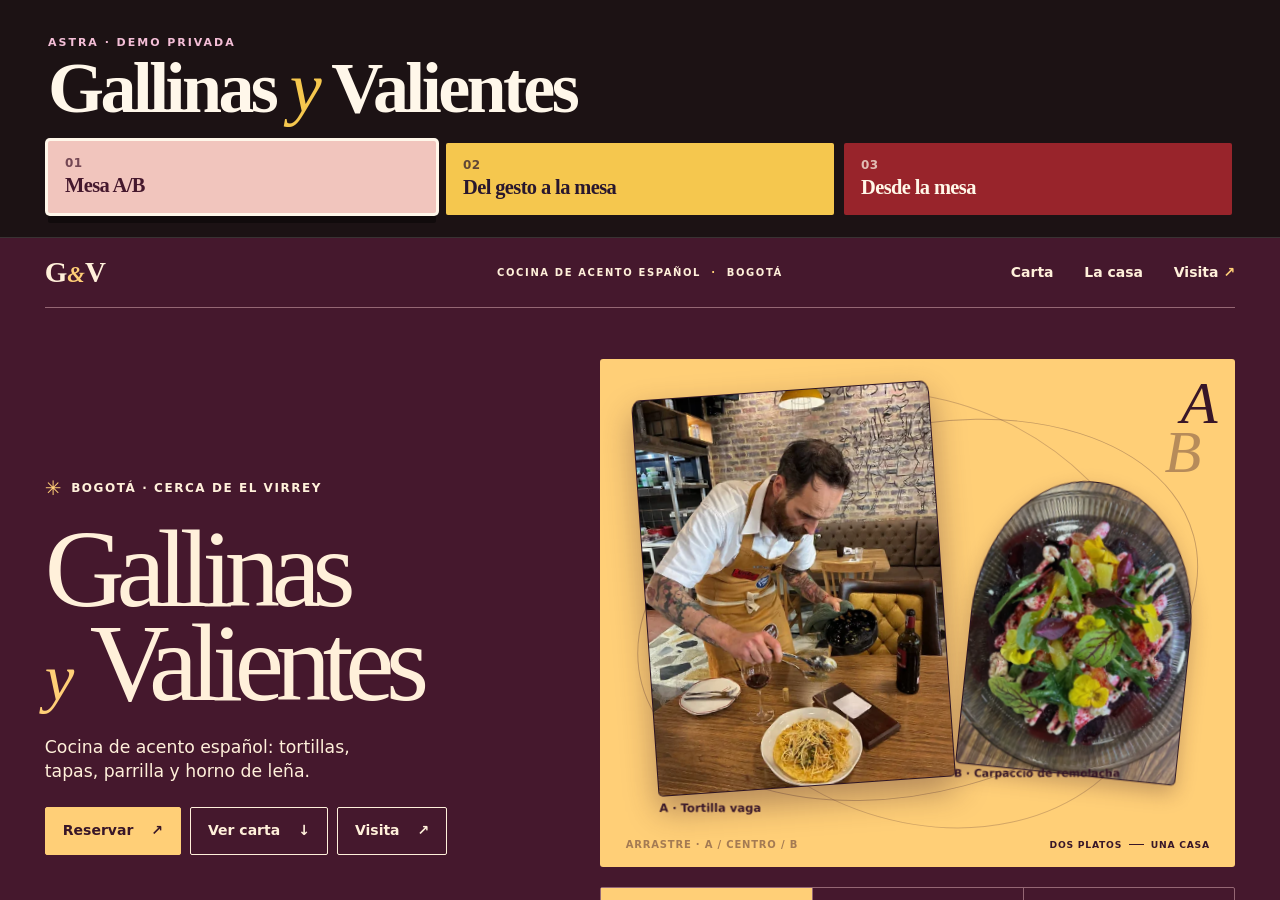
==== index.html @ 18d89885 "GV-001: initial commit" ====
<!doctype html>
<html lang="es-CO">
<head>
<meta charset="utf-8">
<meta name="viewport" content="width=device-width, initial-scale=1">
<meta name="robots" content="noindex, nofollow">
<title>Gallinas y Valientes · Tres demos</title>
<style>
  :root{
    --ink:#1c1214;
    --paper:#fff7ea;
    --wine:#45182d;
    --yellow:#f5c74e;
    --brick:#98242b;
    --serif:Georgia,'Times New Roman',serif;
    --sans:system-ui,-apple-system,sans-serif;
  }
  *{box-sizing:border-box}
  html,body{margin:0;height:100%;background:var(--ink);color:var(--paper);font:16px/1.3 var(--sans)}
  .hub{min-height:100%;display:grid;grid-template-rows:auto 1fr}
  .mast{
    background:var(--ink);
    color:var(--paper);
    padding:clamp(18px,3vw,36px) clamp(16px,4vw,48px) clamp(14px,2vw,22px);
    border-bottom:1px solid #ffffff22;
  }
  .kicker{
    margin:0 0 6px;
    font-size:11px;
    font-weight:750;
    letter-spacing:.18em;
    text-transform:uppercase;
    color:#f4bed7;
  }
  h1{
    margin:0 0 clamp(14px,2vw,22px);
    font:700 clamp(36px,6vw,72px)/.9 var(--serif);
    letter-spacing:-.05em;
  }
  h1 i{font-weight:400;color:var(--yellow)}
  .switch{
    display:grid;
    grid-template-columns:repeat(3,minmax(0,1fr));
    gap:10px;
  }
  .switch button{
    appearance:none;
    cursor:pointer;
    min-height:72px;
    padding:12px 16px 14px;
    border:1px solid transparent;
    border-radius:2px;
    text-align:left;
    color:var(--ink);
    font:inherit;
    display:flex;
    flex-direction:column;
    justify-content:center;
    gap:4px;
    transition:transform .18s ease, box-shadow .18s ease;
  }
  .switch button:hover{transform:translateY(-2px)}
  .switch button:focus-visible{outline:3px solid var(--paper);outline-offset:3px}
  .switch button b{font:700 clamp(16px,1.6vw,22px)/1.05 var(--serif);letter-spacing:-.03em}
  .switch button span{font-size:12px;font-weight:650;letter-spacing:.04em;text-transform:uppercase;opacity:.72}
  .switch button[data-demo="01"]{background:#f1c5bd;color:var(--wine)}
  .switch button[data-demo="02"]{background:var(--yellow);color:#28172e}
  .switch button[data-demo="03"]{background:var(--brick);color:#fff7e8}
  .switch button[aria-pressed="true"]{
    box-shadow:0 0 0 3px var(--paper), 0 10px 0 #0006;
    transform:translateY(-2px);
  }
  .stage{position:relative;min-height:0;background:#111}
  .stage iframe{
    position:absolute;
    inset:0;
    width:100%;
    height:100%;
    border:0;
    background:#111;
    display:none;
  }
  .stage iframe.is-on{display:block}
  @media(max-width:720px){
    .mast{padding:12px 12px 10px}
    .kicker{margin-bottom:5px}
    h1{font-size:clamp(25px,7vw,38px);margin-bottom:10px}
    .switch{gap:6px}
    .switch button{min-height:44px;padding:5px 6px;gap:2px}
    .switch button b{font-size:clamp(12px,3.5vw,17px)}
    .switch button span{font-size:10px}
    .switch button[aria-pressed="true"]{box-shadow:0 0 0 2px var(--paper);transform:none}
  }
  .hub{height:100%;height:100dvh}
</style>
</head>
<body>
<div class="hub">
  <header class="mast">
    <p class="kicker">ASTRA · Demo privada</p>
    <h1>Gallinas <i>y</i> Valientes</h1>
    <div class="switch" role="tablist" aria-label="Elegir demo">
      <button type="button" role="tab" id="tab-01" data-demo="01" aria-controls="frame-01" aria-pressed="true">
        <span>01</span><b>Mesa A/B</b>
      </button>
      <button type="button" role="tab" id="tab-02" data-demo="02" aria-controls="frame-02" aria-pressed="false">
        <span>02</span><b>Del gesto a la mesa</b>
      </button>
      <button type="button" role="tab" id="tab-03" data-demo="03" aria-controls="frame-03" aria-pressed="false">
        <span>03</span><b>Desde la mesa</b>
      </button>
    </div>
  </header>
  <div class="stage">
    <iframe class="is-on" id="frame-01" title="Mesa A/B" src="01-mesa-ab/index.html"></iframe>
    <iframe id="frame-02" title="Del gesto a la mesa" data-src="02-del-gesto-a-la-mesa/index.html"></iframe>
    <iframe id="frame-03" title="Desde la mesa" data-src="03-desde-la-mesa/index.html"></iframe>
  </div>
</div>
<script>
(function () {
  var buttons = [].slice.call(document.querySelectorAll('.switch button'));
  var frames = {
    '01': document.getElementById('frame-01'),
    '02': document.getElementById('frame-02'),
    '03': document.getElementById('frame-03')
  };
  function show(id) {
    if (!frames[id]) id = '01';
    buttons.forEach(function (btn) {
      var on = btn.dataset.demo === id;
      btn.setAttribute('aria-pressed', String(on));
      btn.setAttribute('aria-selected', String(on));
      btn.tabIndex = on ? 0 : -1;
    });
    Object.keys(frames).forEach(function (key) {
      var frame = frames[key];
      var on = key === id;
      frame.classList.toggle('is-on', on);
      if (on && !frame.getAttribute('src') && frame.dataset.src) frame.src = frame.dataset.src;
    });
    if (location.hash !== '#' + id) history.replaceState(null, '', '#' + id);
  }
  buttons.forEach(function (btn) {
    btn.addEventListener('click', function () { show(btn.dataset.demo); });
  });
  document.querySelector('.switch').addEventListener('keydown', function (e) {
    var i = buttons.findIndex(function (b) { return b.getAttribute('aria-pressed') === 'true'; });
    if (e.key === 'ArrowRight' || e.key === 'ArrowDown') {
      e.preventDefault();
      var n = buttons[(i + 1) % buttons.length];
      show(n.dataset.demo);
      n.focus();
    }
    if (e.key === 'ArrowLeft' || e.key === 'ArrowUp') {
      e.preventDefault();
      var p = buttons[(i + buttons.length - 1) % buttons.length];
      show(p.dataset.demo);
      p.focus();
    }
  });
  var start = (location.hash || '#01').replace('#', '');
  show(frames[start] ? start : '01');
})();
</script>
</body>
</html>
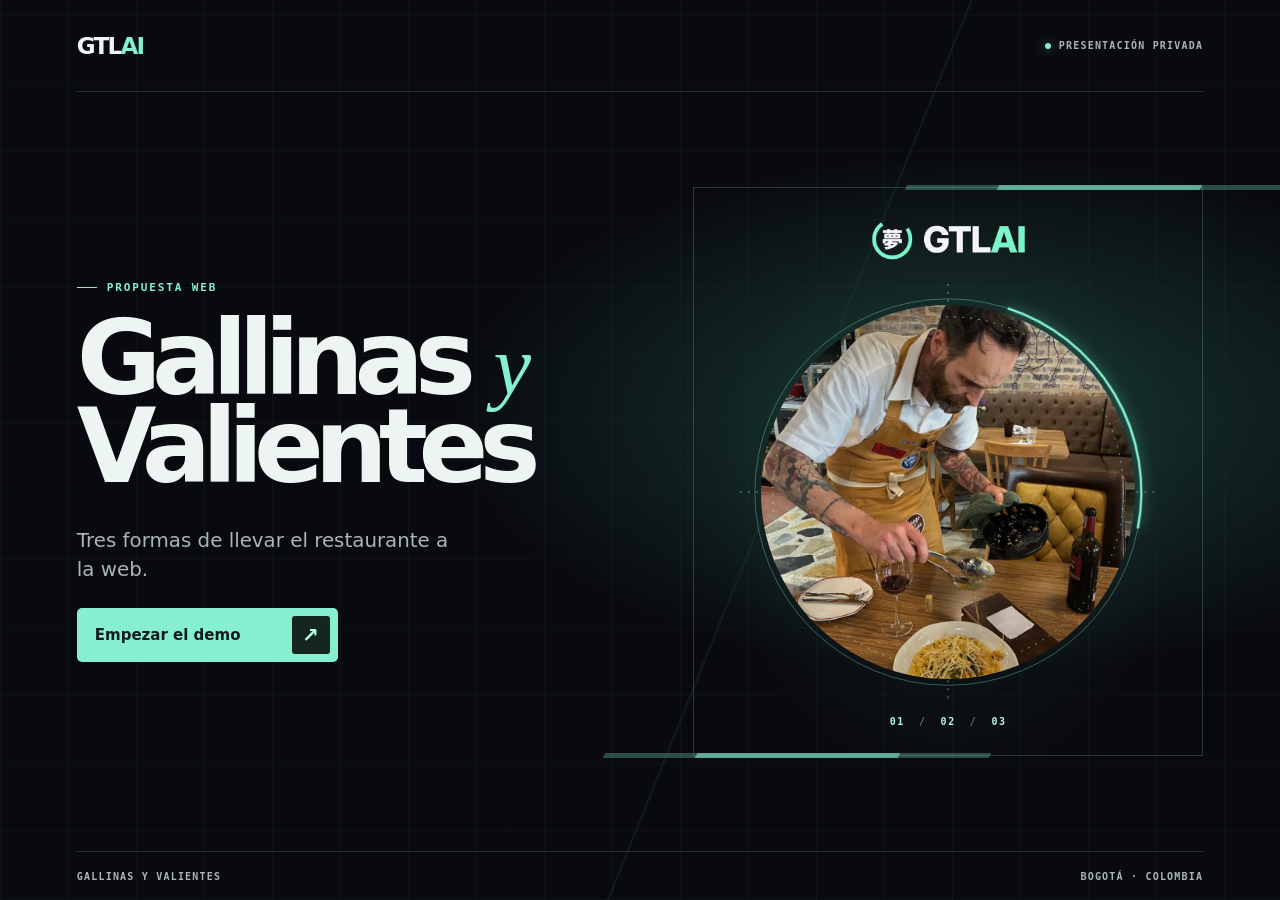
==== commit fe06ee86: "GVD-001: debugging" ====
--- a/index.html
+++ b/index.html
@@ -4,164 +4,83 @@
 <meta charset="utf-8">
 <meta name="viewport" content="width=device-width, initial-scale=1">
 <meta name="robots" content="noindex, nofollow">
-<title>Gallinas y Valientes · Tres demos</title>
+<title>Gallinas y Valientes · Presentación por GTL AI</title>
 <style>
-  :root{
-    --ink:#1c1214;
-    --paper:#fff7ea;
-    --wine:#45182d;
-    --yellow:#f5c74e;
-    --brick:#98242b;
-    --serif:Georgia,'Times New Roman',serif;
-    --sans:system-ui,-apple-system,sans-serif;
+  *{box-sizing:border-box}
+  html,body{height:100%;margin:0;background:#1c1214;color:#fff7ea}
+  .hub{height:100%;height:100dvh;display:grid;grid-template-rows:auto minmax(0,1fr)}
+  .mast{padding:4px 12px;border-bottom:1px solid #ffffff20}
+  .switch{display:flex;justify-content:center;gap:6px}
+  .switch button{
+    appearance:none;cursor:pointer;display:grid;place-items:center;
+    min-width:44px;height:44px;padding:0 9px;border:0;border-radius:6px;
+    background:transparent;color:#e6d5cd;font:650 13px/1 system-ui,sans-serif;
+    font-variant-numeric:tabular-nums;letter-spacing:.06em;
   }
-  *{box-sizing:border-box}
-  html,body{margin:0;height:100%;background:var(--ink);color:var(--paper);font:16px/1.3 var(--sans)}
-  .hub{min-height:100%;display:grid;grid-template-rows:auto 1fr}
-  .mast{
-    background:var(--ink);
-    color:var(--paper);
-    padding:clamp(18px,3vw,36px) clamp(16px,4vw,48px) clamp(14px,2vw,22px);
-    border-bottom:1px solid #ffffff22;
-  }
-  .kicker{
-    margin:0 0 6px;
-    font-size:11px;
-    font-weight:750;
-    letter-spacing:.18em;
-    text-transform:uppercase;
-    color:#f4bed7;
-  }
-  h1{
-    margin:0 0 clamp(14px,2vw,22px);
-    font:700 clamp(36px,6vw,72px)/.9 var(--serif);
-    letter-spacing:-.05em;
-  }
-  h1 i{font-weight:400;color:var(--yellow)}
-  .switch{
-    display:grid;
-    grid-template-columns:repeat(3,minmax(0,1fr));
-    gap:10px;
-  }
-  .switch button{
-    appearance:none;
-    cursor:pointer;
-    min-height:72px;
-    padding:12px 16px 14px;
-    border:1px solid transparent;
-    border-radius:2px;
-    text-align:left;
-    color:var(--ink);
-    font:inherit;
-    display:flex;
-    flex-direction:column;
-    justify-content:center;
-    gap:4px;
-    transition:transform .18s ease, box-shadow .18s ease;
-  }
-  .switch button:hover{transform:translateY(-2px)}
-  .switch button:focus-visible{outline:3px solid var(--paper);outline-offset:3px}
-  .switch button b{font:700 clamp(16px,1.6vw,22px)/1.05 var(--serif);letter-spacing:-.03em}
-  .switch button span{font-size:12px;font-weight:650;letter-spacing:.04em;text-transform:uppercase;opacity:.72}
-  .switch button[data-demo="01"]{background:#f1c5bd;color:var(--wine)}
-  .switch button[data-demo="02"]{background:var(--yellow);color:#28172e}
-  .switch button[data-demo="03"]{background:var(--brick);color:#fff7e8}
-  .switch button[aria-pressed="true"]{
-    box-shadow:0 0 0 3px var(--paper), 0 10px 0 #0006;
-    transform:translateY(-2px);
-  }
+  .switch button:hover{background:#ffffff12;color:#fff7ea}
+  .switch button[aria-selected="true"]{background:#fff7ea;color:#1c1214}
+  .switch button:focus-visible{outline:2px solid #ffcf77;outline-offset:1px}
   .stage{position:relative;min-height:0;background:#111}
-  .stage iframe{
-    position:absolute;
-    inset:0;
-    width:100%;
-    height:100%;
-    border:0;
-    background:#111;
-    display:none;
-  }
+  .stage iframe{position:absolute;inset:0;width:100%;height:100%;border:0;background:#111;display:none}
   .stage iframe.is-on{display:block}
-  @media(max-width:720px){
-    .mast{padding:12px 12px 10px}
-    .kicker{margin-bottom:5px}
-    h1{font-size:clamp(25px,7vw,38px);margin-bottom:10px}
-    .switch{gap:6px}
-    .switch button{min-height:44px;padding:5px 6px;gap:2px}
-    .switch button b{font-size:clamp(12px,3.5vw,17px)}
-    .switch button span{font-size:10px}
-    .switch button[aria-pressed="true"]{box-shadow:0 0 0 2px var(--paper);transform:none}
-  }
-  .hub{height:100%;height:100dvh}
 </style>
+<link rel="stylesheet" href="welcome.css">
 </head>
 <body>
-<div class="hub">
+<section class="welcome" id="bienvenida" aria-labelledby="welcome-title">
+  <div class="welcome-field" aria-hidden="true"></div>
+  <header class="welcome-top">
+    <span class="brand-word">GTL<span>AI</span></span>
+    <span class="private-tag"><i></i> Presentación privada</span>
+  </header>
+  <div class="welcome-main">
+    <div class="welcome-copy">
+      <p class="welcome-kicker"><span></span> Propuesta web</p>
+      <h1 id="welcome-title">Gallinas <em>y</em><br>Valientes</h1>
+      <p class="welcome-description">Tres formas de llevar el restaurante a la web.</p>
+      <a class="start-demo" id="empezar-demo" href="01-mesa-ab/index.html">Empezar el demo <span aria-hidden="true">↗</span></a>
+      <noscript><p class="plain-links"><a href="02-del-gesto-a-la-mesa/index.html">Demo 02</a> · <a href="03-desde-la-mesa/index.html">Demo 03</a></p></noscript>
+    </div>
+    <figure class="welcome-visual" aria-hidden="true">
+      <div class="portal-shell">
+        <div class="portal-rails"></div>
+        <div class="portal-mark">
+          <video id="brand-film" muted playsinline preload="none" poster="intro-assets/logo-poster.webp" disablepictureinpicture tabindex="-1">
+            <source src="intro-assets/logo-intro.mp4" type="video/mp4">
+          </video>
+        </div>
+        <div class="portal-window" id="demo-aperture">
+          <img src="01-mesa-ab/assets/04-960.webp" alt="" width="960" height="1280" fetchpriority="high" decoding="async">
+          <span class="photo-shade"></span>
+          <svg class="portal-drawing" viewBox="0 0 420 420" fill="none">
+            <circle class="orbit-base" cx="210" cy="210" r="195"/>
+            <circle class="orbit-trace" cx="210" cy="210" r="195" pathLength="100"/>
+            <circle class="orbit-inner" cx="210" cy="210" r="177"/>
+            <path class="orbit-inner" d="M210 0v20m0 380v20M0 210h20m380 0h20"/>
+          </svg>
+        </div>
+        <div class="portal-index"><span>01</span><span>02</span><span>03</span></div>
+      </div>
+    </figure>
+  </div>
+  <footer class="welcome-footer"><span>Gallinas y Valientes</span><span>Bogotá · Colombia</span></footer>
+</section>
+<div class="reveal-ring" aria-hidden="true"></div>
+
+<main class="hub" aria-label="Demos de Gallinas y Valientes" hidden>
   <header class="mast">
-    <p class="kicker">ASTRA · Demo privada</p>
-    <h1>Gallinas <i>y</i> Valientes</h1>
     <div class="switch" role="tablist" aria-label="Elegir demo">
-      <button type="button" role="tab" id="tab-01" data-demo="01" aria-controls="frame-01" aria-pressed="true">
-        <span>01</span><b>Mesa A/B</b>
-      </button>
-      <button type="button" role="tab" id="tab-02" data-demo="02" aria-controls="frame-02" aria-pressed="false">
-        <span>02</span><b>Del gesto a la mesa</b>
-      </button>
-      <button type="button" role="tab" id="tab-03" data-demo="03" aria-controls="frame-03" aria-pressed="false">
-        <span>03</span><b>Desde la mesa</b>
-      </button>
+      <button type="button" role="tab" id="tab-01" data-demo="01" aria-controls="frame-01" aria-selected="true" aria-label="01 · Mesa A/B">01</button>
+      <button type="button" role="tab" id="tab-02" data-demo="02" aria-controls="frame-02" aria-selected="false" aria-label="02 · Del gesto a la mesa" tabindex="-1">02</button>
+      <button type="button" role="tab" id="tab-03" data-demo="03" aria-controls="frame-03" aria-selected="false" aria-label="03 · Desde la mesa" tabindex="-1">03</button>
     </div>
   </header>
   <div class="stage">
-    <iframe class="is-on" id="frame-01" title="Mesa A/B" src="01-mesa-ab/index.html"></iframe>
+    <iframe class="is-on" id="frame-01" title="Mesa A/B" data-src="01-mesa-ab/index.html"></iframe>
     <iframe id="frame-02" title="Del gesto a la mesa" data-src="02-del-gesto-a-la-mesa/index.html"></iframe>
     <iframe id="frame-03" title="Desde la mesa" data-src="03-desde-la-mesa/index.html"></iframe>
   </div>
-</div>
-<script>
-(function () {
-  var buttons = [].slice.call(document.querySelectorAll('.switch button'));
-  var frames = {
-    '01': document.getElementById('frame-01'),
-    '02': document.getElementById('frame-02'),
-    '03': document.getElementById('frame-03')
-  };
-  function show(id) {
-    if (!frames[id]) id = '01';
-    buttons.forEach(function (btn) {
-      var on = btn.dataset.demo === id;
-      btn.setAttribute('aria-pressed', String(on));
-      btn.setAttribute('aria-selected', String(on));
-      btn.tabIndex = on ? 0 : -1;
-    });
-    Object.keys(frames).forEach(function (key) {
-      var frame = frames[key];
-      var on = key === id;
-      frame.classList.toggle('is-on', on);
-      if (on && !frame.getAttribute('src') && frame.dataset.src) frame.src = frame.dataset.src;
-    });
-    if (location.hash !== '#' + id) history.replaceState(null, '', '#' + id);
-  }
-  buttons.forEach(function (btn) {
-    btn.addEventListener('click', function () { show(btn.dataset.demo); });
-  });
-  document.querySelector('.switch').addEventListener('keydown', function (e) {
-    var i = buttons.findIndex(function (b) { return b.getAttribute('aria-pressed') === 'true'; });
-    if (e.key === 'ArrowRight' || e.key === 'ArrowDown') {
-      e.preventDefault();
-      var n = buttons[(i + 1) % buttons.length];
-      show(n.dataset.demo);
-      n.focus();
-    }
-    if (e.key === 'ArrowLeft' || e.key === 'ArrowUp') {
-      e.preventDefault();
-      var p = buttons[(i + buttons.length - 1) % buttons.length];
-      show(p.dataset.demo);
-      p.focus();
-    }
-  });
-  var start = (location.hash || '#01').replace('#', '');
-  show(frames[start] ? start : '01');
-})();
-</script>
+</main>
+<script src="welcome.js" defer></script>
 </body>
 </html>
--- a/welcome.css
+++ b/welcome.css
@@ -0,0 +1,87 @@
+/* GTL AI welcome. The demo hub retains its own independent styling. */
+body{--night:#090a0f;--mint:#85efd0;--ice:#edf5f2;--quiet:#a7b7b3;--door-x:50%;--door-y:50%}
+.welcome{
+  position:relative;isolation:isolate;display:grid;grid-template-rows:auto 1fr auto;
+  min-height:100vh;min-height:100svh;overflow:hidden;background:var(--night);color:var(--ice);
+  font-family:system-ui,-apple-system,BlinkMacSystemFont,"Segoe UI",sans-serif;
+  padding-inline:clamp(20px,6vw,96px);
+}
+.welcome[hidden],.hub[hidden]{display:none}
+.welcome-field{position:absolute;inset:0;z-index:-1;pointer-events:none;
+  background:radial-gradient(ellipse at 76% 46%,#183a32 0,transparent 38%),
+  linear-gradient(112deg,transparent 59%,#7ef4ce12 59.1%,transparent 59.25%),
+  repeating-linear-gradient(90deg,#9cffe309 0 1px,transparent 1px 68px),
+  repeating-linear-gradient(0deg,#9cffe306 0 1px,transparent 1px 68px)}
+.welcome-top,.welcome-footer{display:flex;align-items:center;justify-content:space-between;gap:12px;z-index:1}
+.welcome-top{min-height:clamp(60px,11vh,92px);border-bottom:1px solid #b9ffe225}
+.brand-word{font-size:23px;font-weight:900;letter-spacing:-.075em}
+.brand-word span{color:var(--mint)}
+.private-tag,.welcome-footer{font:600 10px/1.3 ui-monospace,monospace;letter-spacing:.12em;text-transform:uppercase;color:var(--quiet)}
+.private-tag{display:flex;align-items:center;gap:8px}
+.private-tag i{width:6px;height:6px;border-radius:50%;background:var(--mint);box-shadow:0 0 12px #85efd08c}
+.welcome-main{
+  width:min(100%,1440px);margin:auto;display:grid;grid-template-columns:1.04fr .96fr;align-items:center;gap:clamp(20px,5vw,94px);
+  padding-block:clamp(22px,5vh,62px);
+}
+.welcome-copy{z-index:2}
+.welcome-kicker{margin:0 0 20px;display:flex;align-items:center;gap:10px;color:var(--mint);font:700 11px/1.2 ui-monospace,monospace;letter-spacing:.17em;text-transform:uppercase}
+.welcome-kicker span{width:20px;height:1px;background:currentColor}
+.welcome h1{margin:0;font:690 clamp(52px,8.05vw,128px)/.86 system-ui,sans-serif;letter-spacing:-.09em}
+.welcome h1 em{font:400 italic .82em/.85 Georgia,serif;color:var(--mint);letter-spacing:-.12em}
+.welcome-description{max-width:31ch;margin:clamp(16px,3vw,36px) 0 24px;font-size:clamp(14px,1.55vw,20px);line-height:1.45;color:var(--quiet)}
+.start-demo{min-height:54px;display:inline-flex;align-items:center;gap:clamp(16px,4vw,62px);padding:6px 8px 6px 18px;
+  border-radius:5px;background:var(--mint);color:#101c1a;text-decoration:none;font-size:15px;font-weight:800;
+  transition:box-shadow .3s,background .25s}
+.start-demo span{width:38px;height:38px;display:grid;place-items:center;border-radius:3px;background:#152621;color:#b5ffe9;font-size:20px;transition:transform .25s}
+.start-demo:hover{background:#b2ffe8;box-shadow:0 0 36px #85efd052}
+.start-demo:hover span{transform:rotate(10deg)}
+.start-demo:focus-visible{outline:2px solid #fff;outline-offset:5px}
+.plain-links a{color:var(--mint)}
+.welcome-visual{margin:0;justify-self:center;width:min(100%,clamp(300px,61vh,540px))}
+.portal-shell{position:relative;padding:22px 9% 28px;display:grid;justify-items:center;
+  border-inline:1px solid #acffe331;background:radial-gradient(ellipse at 50% 55%,#62d1a917,transparent 65%)}
+.portal-rails{position:absolute;inset:0;pointer-events:none;border-block:1px solid #acffe331}
+.portal-rails::before,.portal-rails::after{content:'';position:absolute;inset:-3px 12%;border-block:5px solid #85efd048;transform:skewX(-28deg)}
+.portal-rails::after{inset:-3px 30%;border-color:#85efd090}
+.portal-mark{width:clamp(130px,45%,214px);margin-bottom:14px;isolation:isolate;mix-blend-mode:lighten}
+.portal-mark video{display:block;width:100%;aspect-ratio:536/174;object-fit:cover}
+.portal-window{position:relative;width:100%;aspect-ratio:1;isolation:isolate}
+.portal-window img,.photo-shade{position:absolute;inset:5%;width:90%;height:90%;object-fit:cover;object-position:center 66%;border-radius:50%}
+.portal-window img{animation:photo-arrival 1.25s cubic-bezier(.18,.65,.22,1) both}
+.photo-shade{background:linear-gradient(150deg,#17292244,transparent 48%,#09161044)}
+.portal-drawing{position:absolute;inset:0;width:100%;height:100%;color:var(--mint);overflow:visible}
+.orbit-base{stroke:currentColor;stroke-width:1;opacity:.35}
+.orbit-inner{stroke:currentColor;stroke-width:1;stroke-dasharray:2 6;opacity:.62}
+.orbit-trace{stroke:currentColor;stroke-width:2.4;stroke-dasharray:23 77;transform-origin:center;transform:rotate(-72deg);
+  filter:drop-shadow(0 0 6px #6afad5b0);animation:trace-arrival 2s cubic-bezier(.17,.67,.17,1) both}
+.portal-index{display:flex;gap:14px;margin-top:16px;color:#b2f7e0;font:600 10px/1.2 ui-monospace,monospace;letter-spacing:.16em}
+.portal-index span+span::before{content:'/';margin-right:14px;opacity:.45}
+.welcome-footer{min-height:49px;border-top:1px solid #b9ffe225}
+@keyframes photo-arrival{0%{clip-path:circle(26%);opacity:.48;transform:scale(1.055)}100%{clip-path:circle(72%);opacity:1;transform:scale(1)}}
+@keyframes trace-arrival{0%{stroke-dasharray:2 98;transform:rotate(-200deg);opacity:.28}100%{stroke-dasharray:23 77;transform:rotate(-72deg);opacity:1}}
+/* On activation the preview's ring expands into the actual demo, not a video of it. */
+body.launching{overflow:hidden}
+body.launching .welcome{min-height:100dvh}
+body.launching .orbit-trace{animation:prime-orbit .4s ease-out both}
+body.launching .hub{position:fixed;inset:0;z-index:4;clip-path:circle(0 at var(--door-x) var(--door-y));visibility:hidden}
+body.launching.revealing .hub{visibility:visible;animation:open-demo 1.05s cubic-bezier(.7,.05,.18,1) both}
+.reveal-ring{display:none}
+body.revealing .reveal-ring{display:block;position:fixed;z-index:5;left:var(--door-x);top:var(--door-y);width:150vmax;aspect-ratio:1;
+  border:2px solid #bbffe9;box-shadow:0 0 35px #85efd06b;border-radius:50%;pointer-events:none;
+  animation:expand-ring 1.05s cubic-bezier(.7,.05,.18,1) both}
+@keyframes prime-orbit{from{stroke-dasharray:23 77}to{stroke-dasharray:100 0}}
+@keyframes open-demo{from{clip-path:circle(0 at var(--door-x) var(--door-y))}to{clip-path:circle(150vmax at var(--door-x) var(--door-y))}}
+@keyframes expand-ring{0%{transform:translate(-50%,-50%) scale(.002);opacity:.95}65%{opacity:.75}100%{transform:translate(-50%,-50%) scale(2);opacity:0}}
+@media(max-width:740px){
+  .welcome-main{grid-template-columns:1fr;gap:24px}
+  .welcome h1{font-size:clamp(46px,13vw,83px)}
+  .welcome-kicker{margin-bottom:14px}
+  .welcome-description{margin:14px 0 16px}
+  .welcome-visual{width:min(88%,340px)}
+  .portal-shell{padding:9px 14% 11px}
+  .portal-mark{width:110px;margin-bottom:4px}
+  .portal-index{margin-top:7px}
+}
+@media(prefers-reduced-motion:reduce){
+  .welcome *, .reveal-ring,body.launching.revealing .hub{animation:none!important;transition:none!important}
+}
